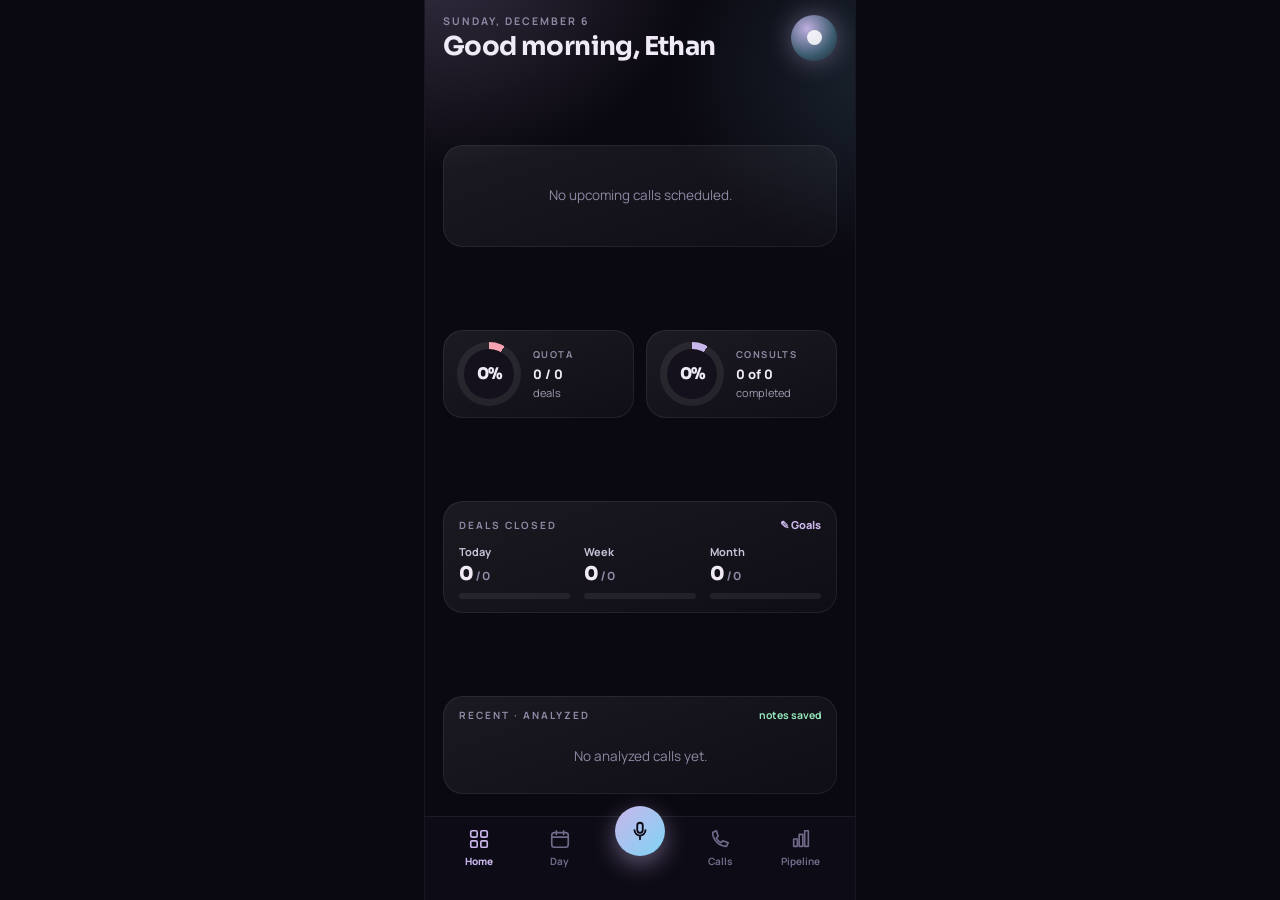
==== mobile.html @ 6589e203 "Mobile v2: new phone app (live call + notes, pipeline, profile w/ transcripts, ask); old app kept at" ====
<!DOCTYPE html>
<html lang="en">
<head>
  <meta charset="UTF-8">
  <meta name="viewport" content="width=device-width, initial-scale=1.0, viewport-fit=cover, user-scalable=no">
  <meta name="description" content="JARVIS — AlterMe sales intelligence. Schedule, live calls, pipeline and prospect DNA.">
  <meta name="apple-mobile-web-app-capable" content="yes">
  <meta name="apple-mobile-web-app-status-bar-style" content="black-translucent">
  <meta name="apple-mobile-web-app-title" content="JARVIS">
  <meta name="theme-color" content="#0a0810">
  <meta property="og:image" content="https://ethanmcconkie.github.io/my-day-glasses/icon-512.png">
  <meta http-equiv="Cache-Control" content="no-cache, no-store, must-revalidate">
  <meta http-equiv="Pragma" content="no-cache">
  <meta http-equiv="Expires" content="0">
  <title>JARVIS</title>
  <link rel="icon" href="icon-96.png" sizes="96x96">
  <link rel="apple-touch-icon" href="apple-touch-icon.png" sizes="180x180">
  <link rel="manifest" href="manifest-mobile.json">
  <link rel="preconnect" href="https://fonts.googleapis.com">
  <link rel="preconnect" href="https://fonts.gstatic.com" crossorigin>
  <link rel="stylesheet" href="https://fonts.googleapis.com/css2?family=Sora:wght@400;600;700;800&family=Manrope:wght@400;500;600;700;800&display=swap">
  <link rel="stylesheet" href="mobile2.css?v=2">
</head>
<body>
  <div id="app"></div>
  <div id="splash" class="splash"><b>JARVIS</b><span>AlterMe Intelligence System</span></div>
  <script src="mobile2.js?v=2"></script>
</body>
</html>
---- mobile2.css ----
/* JARVIS Mobile v2 — phone app. Standalone: does not use styles.css / mobile.css. */
:root{
  --bg:#0a0810; --ink:#efeaf5; --sub:#a29cb0; --muted:#8f89a5; --dim:#726a8a;
  --purple:#c9b6ea; --blue:#7fd4f5; --green:#93e6b8; --amber:#f5c97a; --rose:#f5a3b0; --sky:#7ec8e3;
  --card:rgba(255,255,255,.05); --card-line:rgba(255,255,255,.07);
  --sora:Sora,Manrope,-apple-system,"Segoe UI",sans-serif; --mono:ui-monospace,SFMono-Regular,Consolas,monospace;
  --tab-h:84px;
}
*{box-sizing:border-box;-webkit-tap-highlight-color:transparent}
html,body{margin:0;height:100%;background:var(--bg);color:var(--ink);font-family:Manrope,-apple-system,"Segoe UI",sans-serif;overscroll-behavior:none}
a{color:inherit;text-decoration:none}
button,input,textarea{font-family:inherit}
button{cursor:pointer}
#app{position:fixed;inset:0;display:flex;flex-direction:column;overflow:hidden;
  background:radial-gradient(420px 320px at 0% -4%,rgba(201,182,234,.22),transparent 65%),radial-gradient(360px 300px at 110% 8%,rgba(127,212,245,.14),transparent 65%),var(--bg)}
#app.live-bg{background:radial-gradient(460px 360px at 50% -6%,rgba(147,230,184,.2),transparent 66%),radial-gradient(360px 300px at 110% 60%,rgba(127,212,245,.1),transparent 65%),var(--bg)}
.scroll{flex:1;min-height:0;overflow-y:auto;-webkit-overflow-scrolling:touch;padding:calc(env(safe-area-inset-top) + 14px) 18px 22px;display:flex;flex-direction:column;gap:14px}
.scroll.fit{overflow:hidden;justify-content:space-between;gap:12px}
.fixed{flex:none}
.eyebrow{font-size:10.5px;font-weight:700;letter-spacing:2px;text-transform:uppercase;color:var(--muted)}
.h1{font-family:var(--sora);font-size:27px;font-weight:700;letter-spacing:-.6px;margin-top:4px;line-height:1.15}
.mono{font-family:var(--mono)}
.row{display:flex;align-items:center;gap:12px}
.grow{flex:1;min-width:0}
.ell{white-space:nowrap;overflow:hidden;text-overflow:ellipsis}
.card{border-radius:20px;padding:14px 16px;background:linear-gradient(160deg,rgba(255,255,255,.07),rgba(255,255,255,.02));box-shadow:inset 0 0 0 1px var(--card-line)}
.pill{font-size:10.5px;font-weight:700;padding:3px 9px;border-radius:999px;white-space:nowrap}
.pill.sold,.pill.green{background:rgba(147,230,184,.14);color:var(--green)}
.pill.amber{background:rgba(245,201,122,.14);color:var(--amber)}
.pill.sky{background:rgba(126,200,227,.13);color:var(--sky)}
.pill.purple{background:rgba(201,182,234,.16);color:var(--purple)}
.pill.rose{background:rgba(245,163,176,.16);color:var(--rose)}
.pill.gray{background:rgba(255,255,255,.07);color:var(--sub)}

/* header */
.top{display:flex;align-items:center;gap:12px}
.orbbtn{width:46px;height:46px;flex:none;border:0;border-radius:50%;display:flex;align-items:center;justify-content:center;background:radial-gradient(circle at 35% 30%,rgba(201,182,234,.95),rgba(127,212,245,.35) 62%,rgba(127,212,245,.06));box-shadow:0 0 26px rgba(201,182,234,.4)}
.orbbtn i{width:15px;height:15px;border-radius:50%;background:rgba(255,255,255,.85)}

/* buttons */
.btn{display:flex;align-items:center;justify-content:center;gap:8px;min-height:46px;padding:0 18px;border:0;border-radius:14px;font-size:13px;font-weight:800;color:var(--ink)}
.btn.primary{background:linear-gradient(135deg,var(--purple),var(--blue));color:#0d0a16}
.btn.ghost{background:transparent;box-shadow:inset 0 0 0 1px rgba(201,182,234,.5);color:var(--purple)}
.btn.danger{background:transparent;box-shadow:inset 0 0 0 1px rgba(245,163,176,.55);color:var(--rose)}
.btn.full{width:100%}
.back{display:inline-flex;align-items:center;gap:6px;min-height:44px;padding:0 14px 0 8px;border:0;border-radius:14px;color:var(--purple);font-size:13px;font-weight:700;background:rgba(255,255,255,.06)}

/* next call */
.nextcard{display:block;position:relative;overflow:hidden;border-radius:24px;padding:16px 18px;background:linear-gradient(140deg,#251f3c,#151122 72%);box-shadow:inset 0 0 0 1px rgba(255,255,255,.08),0 18px 44px rgba(0,0,0,.4)}
.nextcard:before{content:"";position:absolute;inset:0;background:radial-gradient(240px 200px at 96% -10%,rgba(127,212,245,.22),transparent 70%);pointer-events:none}
.nextcard>*{position:relative}
.kicker{display:flex;align-items:center;gap:8px;font-size:10.5px;font-weight:800;letter-spacing:1.8px;text-transform:uppercase;color:var(--blue)}
.kicker .dot{width:7px;height:7px;border-radius:50%;background:var(--blue)}
.kicker .cd{margin-left:auto;font-family:var(--mono);font-size:12px;font-weight:700;color:var(--purple);letter-spacing:0;text-transform:none}
.bigtime{font-family:var(--sora);font-size:28px;font-weight:800;letter-spacing:-1px;line-height:1}
.avatar{width:48px;height:48px;flex:none;border-radius:50%;display:flex;align-items:center;justify-content:center;background:linear-gradient(135deg,var(--purple),var(--blue));color:#0d0a16;font-weight:800;font-size:15px;font-family:var(--sora)}

/* rings + deals */
.two{display:grid;grid-template-columns:repeat(2,minmax(0,1fr));gap:12px}
.ringcard{display:flex;align-items:center;gap:12px;border-radius:20px;padding:12px 14px;background:linear-gradient(160deg,rgba(255,255,255,.075),rgba(255,255,255,.025));box-shadow:inset 0 0 0 1px var(--card-line)}
.ring{position:relative;width:64px;height:64px;flex:none;border-radius:50%}
.ring>div{position:absolute;inset:7px;border-radius:50%;background:#14111d;display:flex;align-items:center;justify-content:center;font-family:var(--sora);font-size:16px;font-weight:800;letter-spacing:-.5px}
.lbl9{font-size:9.5px;font-weight:700;letter-spacing:1.4px;text-transform:uppercase;color:var(--muted)}
.deals3{display:grid;grid-template-columns:repeat(3,minmax(0,1fr));gap:14px}
.deals3 .t{font-size:11px;font-weight:700;color:#c9c3d9}
.deals3 .n{font-family:var(--sora);font-size:19px;font-weight:800;margin:3px 0 7px}
.deals3 .n small{font-size:11px;color:var(--muted);font-weight:600}
.bar{height:6px;border-radius:99px;background:rgba(255,255,255,.07)}
.bar>i{display:block;height:6px;border-radius:99px}
.editgoals{margin-left:auto;border:0;background:none;color:var(--purple);font-size:11px;font-weight:800;padding:2px 0}

/* lists */
.listrow{display:flex;align-items:center;gap:11px;padding:9px 0;border-bottom:1px solid rgba(255,255,255,.055)}
.listrow:last-child{border-bottom:0}
.sm-av{width:34px;height:34px;flex:none;border-radius:50%;display:flex;align-items:center;justify-content:center;font-family:var(--sora);font-size:12px;font-weight:700}
.rowbtn{display:flex;align-items:center;gap:12px;width:100%;padding:13px 14px;border:0;border-radius:18px;text-align:left;color:var(--ink);background:var(--card);box-shadow:inset 0 0 0 1px rgba(255,255,255,.06)}
.ringav{width:42px;height:42px;flex:none;border-radius:50%;padding:2px}
.ringav>div{width:100%;height:100%;border-radius:50%;background:#1a1626;display:flex;align-items:center;justify-content:center;font-family:var(--sora);font-size:12.5px;font-weight:700}
.name{font-family:var(--sora);font-size:14.5px;font-weight:600}
.subline{font-size:11.5px;color:var(--muted);margin-top:3px}

/* live card */
.livecard{display:flex;flex-direction:column;gap:12px;border-radius:20px;padding:16px;text-align:left;width:100%;border:0;color:var(--ink);background:linear-gradient(140deg,rgba(147,230,184,.16),rgba(147,230,184,.04));box-shadow:inset 0 0 0 1px rgba(147,230,184,.32)}
.liveav{position:relative;width:46px;height:46px;flex:none}
.liveav>b{width:46px;height:46px;border-radius:50%;display:flex;align-items:center;justify-content:center;font-family:var(--sora);font-size:15px;font-weight:800;color:#231d2b;background:linear-gradient(135deg,#f5a3b0,#cf3f47)}
.liveav>i{position:absolute;inset:-4px;border-radius:50%;border:2px solid var(--green);animation:lp 2s infinite}
@keyframes lp{0%{box-shadow:0 0 0 0 rgba(147,230,184,.5)}70%{box-shadow:0 0 0 9px rgba(147,230,184,0)}100%{box-shadow:0 0 0 0 rgba(147,230,184,0)}}
.onair{display:flex;align-items:center;gap:7px;font-size:10px;font-weight:800;letter-spacing:1.6px;text-transform:uppercase;color:var(--green)}
.onair i{width:7px;height:7px;border-radius:50%;background:var(--green);animation:lp 2s infinite}
.timer{font-family:var(--mono);font-size:21px;font-weight:800;color:var(--green);text-align:right}
.timer small{display:block;font-family:Manrope,sans-serif;font-size:9px;letter-spacing:1px;text-transform:uppercase;color:#8a8498;margin-top:2px;font-weight:600}
.wave{display:flex;align-items:center;justify-content:center;height:26px;gap:2px}
.wave i{display:inline-block;width:3px;height:22px;border-radius:2px;background:var(--green);opacity:.6;animation:wv 1.5s ease-in-out infinite}
@keyframes wv{0%,100%{transform:scaleY(.3)}50%{transform:scaleY(1)}}
.quote{padding:10px 13px;border-radius:14px;background:rgba(0,0,0,.25);font-size:12.5px;line-height:1.45;color:#c9c3d9}
.quote b{display:block;font-size:9.5px;letter-spacing:.8px;text-transform:uppercase;color:var(--amber);margin-bottom:2px}
.quote b.rep{color:var(--sky)}
.openlive{display:flex;align-items:center;justify-content:center;gap:6px;font-size:12.5px;font-weight:800;color:var(--green)}

/* segmented + chips */
.seg{display:flex;padding:4px;border-radius:16px;background:rgba(255,255,255,.05);box-shadow:inset 0 0 0 1px rgba(255,255,255,.06)}
.seg button{flex:1;min-height:44px;border:0;border-radius:12px;font-size:12px;font-weight:800;background:transparent;color:var(--sub)}
.seg button.on{background:linear-gradient(135deg,var(--purple),var(--blue));color:#0d0a16}
.seg.live button.on{background:rgba(147,230,184,.18);color:var(--green)}
.chips{display:flex;gap:8px;overflow-x:auto;flex:none;padding-bottom:2px;-webkit-overflow-scrolling:touch}
.chip{flex:none;min-height:44px;padding:0 16px;border:0;border-radius:999px;font-size:12.5px;font-weight:800;background:rgba(255,255,255,.06);color:var(--sub)}
.chip.on{background:linear-gradient(135deg,var(--purple),var(--blue));color:#0d0a16}

/* timeline */
.timeline{position:relative;display:flex;flex-direction:column}
.timeline:before{content:"";position:absolute;left:66px;top:22px;bottom:22px;width:2px;background:linear-gradient(180deg,rgba(201,182,234,.5),rgba(127,212,245,.12))}
.tl{display:flex;align-items:center;gap:12px;padding:11px 0;position:relative;width:100%;border:0;background:none;color:var(--ink);text-align:left}
.tl .t{width:44px;flex:none;text-align:right;font-family:var(--mono);font-size:11.5px;font-weight:700;color:var(--sub)}
.tl .d{width:13px;height:13px;flex:none;border-radius:50%}
.tl .b{flex:1;min-width:0;padding:12px 14px;border-radius:16px;background:var(--card);box-shadow:inset 0 0 0 1px rgba(255,255,255,.06);display:flex;align-items:center;gap:8px}

/* search */
.search{display:flex;align-items:center;gap:10px;min-height:48px;padding:0 16px;border-radius:16px;background:rgba(255,255,255,.06);box-shadow:inset 0 0 0 1px rgba(255,255,255,.08);flex:none}
.search input{flex:1;min-width:0;height:46px;border:0;outline:0;background:transparent;color:var(--ink);font-size:14px;font-weight:600}
input::placeholder,textarea::placeholder{color:var(--dim)}

/* profile */
.phead{border-radius:26px;padding:20px;background:linear-gradient(140deg,#251f3c,#151122 75%);box-shadow:inset 0 0 0 1px rgba(255,255,255,.08),0 18px 44px rgba(0,0,0,.4);display:flex;flex-direction:column;gap:16px;flex:none}
.pav{width:64px;height:64px;flex:none;border-radius:50%;display:flex;align-items:center;justify-content:center;font-family:var(--sora);font-size:21px;font-weight:800;color:#231d2b;background:linear-gradient(135deg,#f5a3b0,#cf3f47)}
.facts{display:grid;grid-template-columns:repeat(2,minmax(0,1fr));gap:10px}
.fact{padding:12px 14px;border-radius:16px;background:var(--card);box-shadow:inset 0 0 0 1px rgba(255,255,255,.06)}
.fact .k{font-size:9.5px;font-weight:700;letter-spacing:1px;text-transform:uppercase;color:var(--muted)}
.fact .v{font-family:var(--sora);font-size:18px;font-weight:800;margin-top:5px}
.fact .v small{font-size:12px;color:var(--sub);font-weight:600}
.sect{font-size:10.5px;font-weight:700;letter-spacing:2px;text-transform:uppercase;color:var(--muted);margin-top:4px}
.act{position:relative;display:flex;flex-direction:column;gap:14px}
.act:before{content:"";position:absolute;left:14px;top:8px;bottom:8px;width:2px;background:#2b2740}
.act .i{display:flex;gap:12px;position:relative}
.act .c{width:30px;height:30px;flex:none;border-radius:50%;background:#1b1727;border:2px solid var(--green);color:var(--green);display:flex;align-items:center;justify-content:center;font-size:12px;font-weight:800}
.act .i.future .c{border-color:var(--sky);color:var(--sky)}
.act .i.future .n{color:var(--sky)}
.act .n{font-size:13px;font-weight:700}
.act .m{font-size:11px;color:#8a8498;margin-top:2px}
.dnarow{padding:11px 13px 12px;border-radius:14px;background:var(--card);box-shadow:inset 0 0 0 1px rgba(255,255,255,.06);display:flex;flex-direction:column;gap:8px}
.dnarow .h{display:flex;align-items:center;gap:8px;font-size:13px;font-weight:800}
.dnarow .h i{width:4px;height:16px;border-radius:2px}
.dnaseg{display:flex;border-radius:8px;overflow:hidden;background:rgba(255,255,255,.07)}
.dnaseg span{flex:1;text-align:center;font-size:11.5px;padding:7px 4px;white-space:nowrap;color:#8a8498}
.dnaseg span.on{color:#fff;font-weight:700}
.legend{display:flex;gap:14px;font-size:10.5px;color:var(--sub)}
.legend i{display:inline-block;width:9px;height:9px;border-radius:3px;margin-right:5px}
.tone-g{--tone:#33912e}.tone-o{--tone:#e88909}.tone-r{--tone:#d64545}
.notebox{padding:16px;border-radius:18px;background:var(--card);box-shadow:inset 0 0 0 1px rgba(255,255,255,.06)}
.notebox .src{font-size:10px;font-weight:800;letter-spacing:1.4px;text-transform:uppercase;color:var(--sky);margin-bottom:8px}
.notebox .src.j{color:var(--purple)}
.notebox p{margin:0;font-size:13px;line-height:1.6;color:var(--sub)}
.md h4{margin:12px 0 3px;font-size:10px;font-weight:800;letter-spacing:.6px;text-transform:uppercase;color:var(--purple)}
.md h4:first-child{margin-top:0}
.md ul{margin:0;padding:0;list-style:none;display:flex;flex-direction:column;gap:7px}
.md li{display:flex;gap:9px;font-size:13px;line-height:1.5;color:#c9c3d9}
.md li:before{content:"\25CF";color:var(--green);font-size:8px;line-height:20px}
.md.brief li,.md.brief p{color:var(--sub)}
.md p{margin:0 0 8px;font-size:13px;line-height:1.55}
.tx{display:flex;flex-direction:column;gap:10px;font-size:13.5px;line-height:1.5}
.bub{max-width:88%;padding:11px 14px;color:#c9c3d9}
.bub b{display:block;font-size:10px;font-weight:800;letter-spacing:.8px;text-transform:uppercase;margin-bottom:2px}
.bub.rep{align-self:flex-start;border-radius:18px 18px 18px 5px;background:rgba(255,255,255,.07)}
.bub.rep b{color:var(--sky)}
.bub.cx{align-self:flex-end;border-radius:18px 18px 5px 18px;background:rgba(245,201,122,.14);color:var(--ink)}
.bub.cx b{color:var(--amber)}
.bub.cur{box-shadow:inset 0 0 0 1px rgba(255,255,255,.18)}
.txraw{padding:16px;border-radius:18px;background:var(--card);box-shadow:inset 0 0 0 1px rgba(255,255,255,.06);font-size:13px;line-height:1.6;color:var(--sub);display:flex;flex-direction:column;gap:9px}
.txraw b.r{color:var(--sky)} .txraw b.c{color:var(--amber)}
.livemark{align-self:center;display:flex;align-items:center;gap:8px;font-size:11px;font-weight:700;color:var(--green);padding:6px 12px;border-radius:999px;background:rgba(147,230,184,.1)}
.livemark i{width:6px;height:6px;border-radius:50%;background:var(--green)}
.empty{padding:34px 20px;text-align:center;font-size:13.5px;color:var(--muted);line-height:1.6}
.note{font-size:11px;color:var(--muted);text-align:center}

/* tab bar */
.tabbar{flex:none;height:calc(var(--tab-h) - 26px + max(env(safe-area-inset-bottom),26px));padding:8px 14px max(env(safe-area-inset-bottom),26px);display:grid;grid-template-columns:repeat(5,minmax(0,1fr));align-items:center;background:rgba(14,11,22,.92);box-shadow:inset 0 1px 0 rgba(255,255,255,.07)}
.tabbar button{display:flex;flex-direction:column;align-items:center;gap:4px;border:0;background:none;color:var(--dim);font-size:10px;font-weight:700;min-height:44px}
.tabbar button.on{color:var(--purple);font-weight:800}
.tabbar svg{width:22px;height:22px;fill:none;stroke:currentColor;stroke-width:1.8;stroke-linecap:round;stroke-linejoin:round}
.tabbar .mic{margin-top:-22px;width:50px;height:50px;border-radius:50%;display:flex;align-items:center;justify-content:center;background:linear-gradient(135deg,var(--purple),var(--blue));box-shadow:0 8px 24px rgba(201,182,234,.45);color:#0d0a16}
.tabbar .mic.on{box-shadow:0 8px 24px rgba(201,182,234,.45),0 0 0 3px rgba(201,182,234,.25)}
.tabbar .mic svg{stroke:#0d0a16;stroke-width:2}
.livephone{display:flex;color:var(--green);animation:lph 2.6s ease-in-out infinite}
@keyframes lph{0%,100%{opacity:.6;filter:drop-shadow(0 0 0 rgba(147,230,184,0))}50%{opacity:1;filter:drop-shadow(0 0 7px rgba(147,230,184,.85))}}

/* ask */
.askstage{display:flex;flex-direction:column;align-items:center;gap:16px}
.orb{position:relative;width:190px;height:190px;margin-top:8px;flex:none}
.orb .core{position:absolute;inset:0;border-radius:50%;background:radial-gradient(circle at 38% 32%,rgba(230,218,250,.95),rgba(201,182,234,.55) 34%,rgba(127,212,245,.28) 62%,transparent 76%);box-shadow:0 0 90px rgba(201,182,234,.42);animation:breathe 4s ease-in-out infinite}
.orb .rim{position:absolute;inset:26px;border-radius:50%;border:1px solid rgba(255,255,255,.14)}
.orb .ripple{position:absolute;inset:0;border-radius:50%;border:1.5px solid rgba(201,182,234,.55);animation:ripple 3s ease-out infinite}
.orb.busy .core{animation-duration:1.6s}
@keyframes breathe{0%,100%{transform:scale(1)}50%{transform:scale(1.045)}}
@keyframes ripple{0%{transform:scale(.9);opacity:.55}100%{transform:scale(1.5);opacity:0}}
.heard{font-family:var(--sora);font-size:19px;font-weight:600;letter-spacing:-.3px;line-height:1.3;text-align:center;max-width:330px}
.reply{width:100%;padding:16px;border-radius:18px;background:var(--card);box-shadow:inset 0 0 0 1px rgba(255,255,255,.06)}
.micbig{width:76px;height:76px;border:0;border-radius:50%;display:flex;align-items:center;justify-content:center;background:linear-gradient(135deg,var(--purple),var(--blue));box-shadow:0 10px 32px rgba(201,182,234,.5)}
.micbig.rec{background:linear-gradient(135deg,var(--rose),#cf3f47);animation:lp 1.6s infinite}
.micbig svg{width:30px;height:30px;fill:none;stroke:#0d0a16;stroke-width:2;stroke-linecap:round}
.textin{display:flex;align-items:center;gap:10px;width:100%;min-height:48px;padding:0 6px 0 16px;border-radius:16px;background:rgba(255,255,255,.06);box-shadow:inset 0 0 0 1px rgba(255,255,255,.08)}
.textin input{flex:1;min-width:0;height:46px;border:0;outline:0;background:transparent;color:var(--ink);font-size:14px;font-weight:600}
.textin button{width:44px;height:44px;border:0;background:none;color:var(--purple);display:flex;align-items:center;justify-content:center}

/* sheets + toast */
.sheetbg{position:fixed;inset:0;z-index:50;background:rgba(5,4,10,.66);display:flex;align-items:flex-end;justify-content:center}
.sheet{width:100%;max-width:520px;padding:20px 18px calc(env(safe-area-inset-bottom) + 20px);border-radius:26px 26px 0 0;background:#171325;box-shadow:inset 0 1px 0 rgba(255,255,255,.1);display:flex;flex-direction:column;gap:10px}
.sheet h3{margin:0;font-family:var(--sora);font-size:18px}
.sheet p{margin:0;font-size:13px;line-height:1.5;color:var(--sub)}
.sheet .pv{padding:12px 14px;border-radius:14px;background:rgba(255,255,255,.06);font-size:13.5px;line-height:1.5}
.sheet .pv b{display:block;font-size:10px;letter-spacing:1px;text-transform:uppercase;color:var(--muted);margin-bottom:4px}
.sheet input{height:48px;border-radius:14px;border:0;background:rgba(255,255,255,.07);color:var(--ink);padding:0 14px;font-size:16px;font-weight:700;width:100%}
.sheet label{font-size:11px;font-weight:700;letter-spacing:1px;text-transform:uppercase;color:var(--muted)}
.toast{position:fixed;left:50%;bottom:calc(var(--tab-h) + 14px);transform:translateX(-50%);z-index:60;max-width:88%;padding:11px 18px;border-radius:14px;background:#241e38;color:var(--ink);font-size:13px;font-weight:700;box-shadow:0 10px 30px rgba(0,0,0,.5)}
.toast.err{background:#3a1f2b;color:var(--rose)}
.toast.ok{background:#173026;color:var(--green)}
.splash{position:fixed;inset:0;z-index:70;display:flex;flex-direction:column;align-items:center;justify-content:center;gap:10px;background:var(--bg);transition:opacity .4s}
.splash.gone{opacity:0;pointer-events:none}
.splash b{font-family:var(--sora);font-size:22px;letter-spacing:6px}
.splash span{font-size:11px;letter-spacing:2px;text-transform:uppercase;color:var(--muted)}
.loading{padding:40px 0;text-align:center;color:var(--muted);font-size:13px}
.hidden{display:none!important}
@media (prefers-reduced-motion:reduce){.wave i,.livephone,.orb .core,.orb .ripple,.liveav>i,.onair i,.micbig.rec{animation:none}}

/* desktop preview: keep the phone layout centered */
@media (min-width:600px){#app{left:50%;right:auto;width:430px;margin-left:-215px;box-shadow:0 0 0 1px rgba(255,255,255,.06)}}
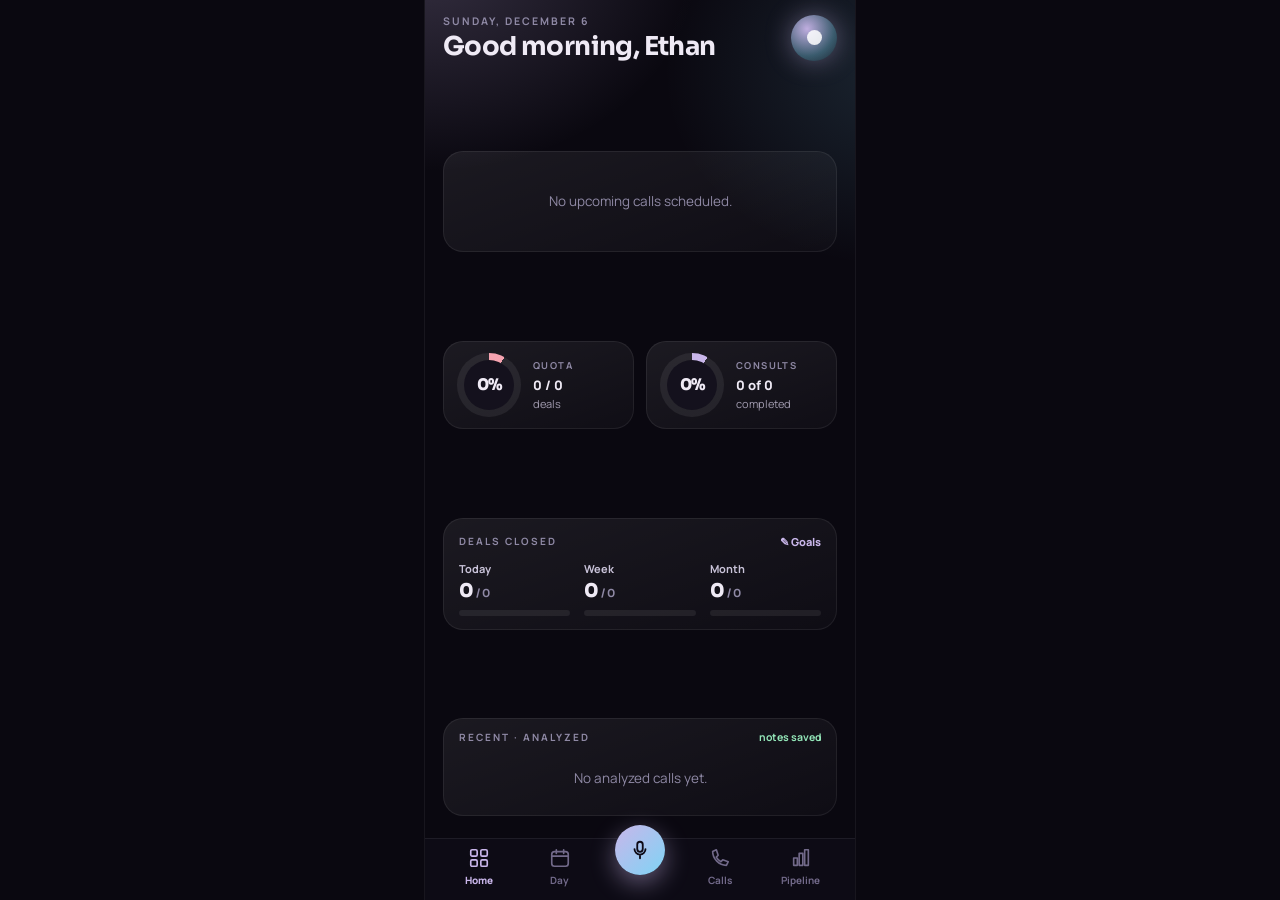
==== commit 427e740d: "Mobile v2: trim tab bar bottom padding Co-Authored-By: Claude Sonnet 5 <noreply@anthropic.com> Claud" ====
--- a/mobile.html
+++ b/mobile.html
@@ -19,11 +19,11 @@
   <link rel="preconnect" href="https://fonts.googleapis.com">
   <link rel="preconnect" href="https://fonts.gstatic.com" crossorigin>
   <link rel="stylesheet" href="https://fonts.googleapis.com/css2?family=Sora:wght@400;600;700;800&family=Manrope:wght@400;500;600;700;800&display=swap">
-  <link rel="stylesheet" href="mobile2.css?v=2">
+  <link rel="stylesheet" href="mobile2.css?v=4">
 </head>
 <body>
   <div id="app"></div>
   <div id="splash" class="splash"><b>JARVIS</b><span>AlterMe Intelligence System</span></div>
-  <script src="mobile2.js?v=2"></script>
+  <script src="mobile2.js?v=3"></script>
 </body>
 </html>
--- a/mobile2.css
+++ b/mobile2.css
@@ -4,7 +4,7 @@
   --purple:#c9b6ea; --blue:#7fd4f5; --green:#93e6b8; --amber:#f5c97a; --rose:#f5a3b0; --sky:#7ec8e3;
   --card:rgba(255,255,255,.05); --card-line:rgba(255,255,255,.07);
   --sora:Sora,Manrope,-apple-system,"Segoe UI",sans-serif; --mono:ui-monospace,SFMono-Regular,Consolas,monospace;
-  --tab-h:84px;
+  --tab-h:66px;
 }
 *{box-sizing:border-box;-webkit-tap-highlight-color:transparent}
 html,body{margin:0;height:100%;background:var(--bg);color:var(--ink);font-family:Manrope,-apple-system,"Segoe UI",sans-serif;overscroll-behavior:none}
@@ -172,7 +172,7 @@
 .note{font-size:11px;color:var(--muted);text-align:center}
 
 /* tab bar */
-.tabbar{flex:none;height:calc(var(--tab-h) - 26px + max(env(safe-area-inset-bottom),26px));padding:8px 14px max(env(safe-area-inset-bottom),26px);display:grid;grid-template-columns:repeat(5,minmax(0,1fr));align-items:center;background:rgba(14,11,22,.92);box-shadow:inset 0 1px 0 rgba(255,255,255,.07)}
+.tabbar{flex:none;height:auto;padding:8px 14px max(calc(env(safe-area-inset-bottom) - 18px),10px);display:grid;grid-template-columns:repeat(5,minmax(0,1fr));align-items:center;background:rgba(14,11,22,.92);box-shadow:inset 0 1px 0 rgba(255,255,255,.07)}
 .tabbar button{display:flex;flex-direction:column;align-items:center;gap:4px;border:0;background:none;color:var(--dim);font-size:10px;font-weight:700;min-height:44px}
 .tabbar button.on{color:var(--purple);font-weight:800}
 .tabbar svg{width:22px;height:22px;fill:none;stroke:currentColor;stroke-width:1.8;stroke-linecap:round;stroke-linejoin:round}
@@ -222,3 +222,5 @@
 
 /* desktop preview: keep the phone layout centered */
 @media (min-width:600px){#app{left:50%;right:auto;width:430px;margin-left:-215px;box-shadow:0 0 0 1px rgba(255,255,255,.06)}}
+
+.offline{position:fixed;left:50%;bottom:calc(var(--tab-h) + 8px);transform:translateX(-50%);z-index:40;padding:6px 14px;border-radius:999px;background:#2b2413;color:var(--amber);font-size:11px;font-weight:700;white-space:nowrap;box-shadow:0 6px 20px rgba(0,0,0,.4)}
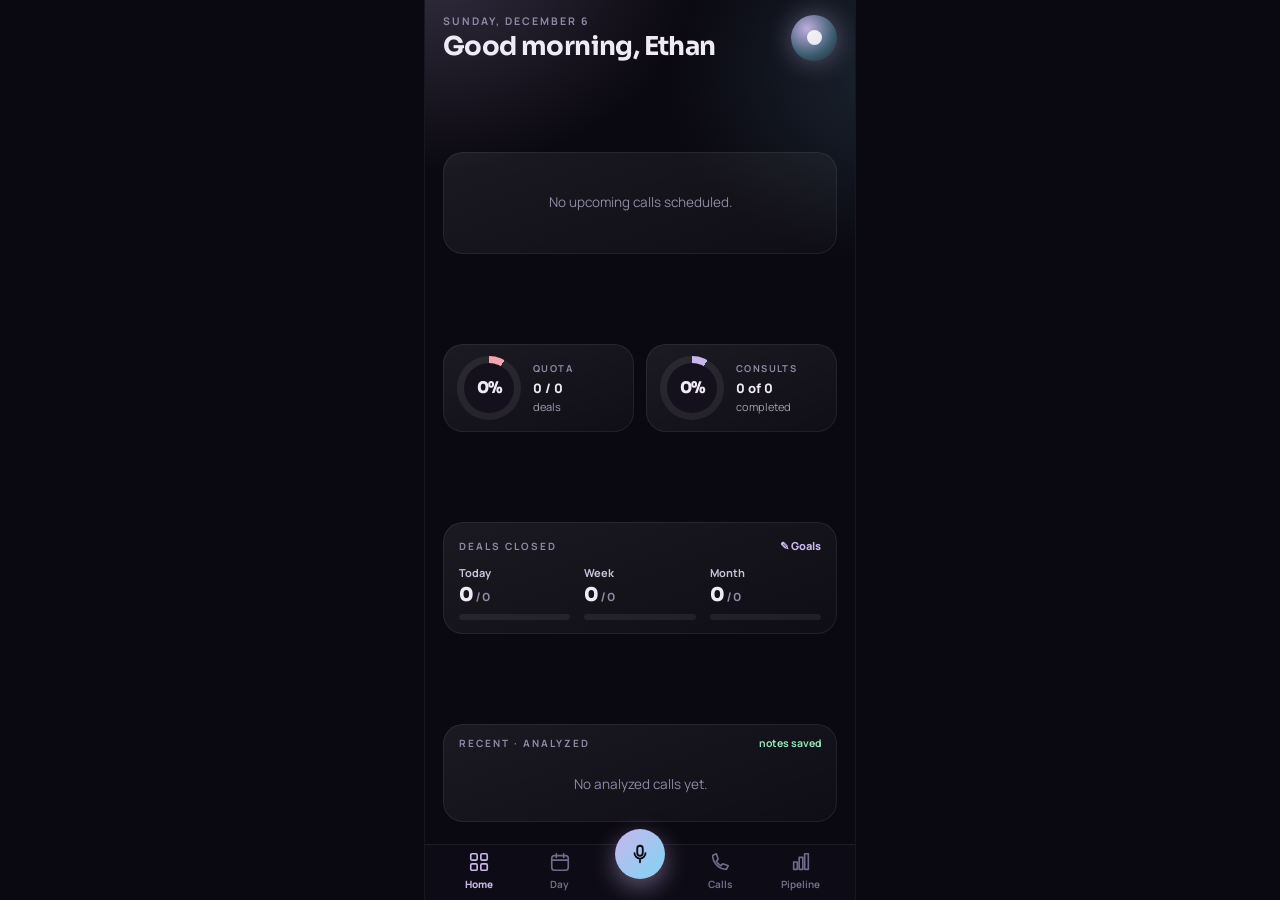
==== commit e53ade6b: "Mobile v2: tighter tab bar bottom padding Co-Authored-By: Claude Sonnet 5 <noreply@anthropic.com> Cl" ====
--- a/mobile.html
+++ b/mobile.html
@@ -19,7 +19,7 @@
   <link rel="preconnect" href="https://fonts.googleapis.com">
   <link rel="preconnect" href="https://fonts.gstatic.com" crossorigin>
   <link rel="stylesheet" href="https://fonts.googleapis.com/css2?family=Sora:wght@400;600;700;800&family=Manrope:wght@400;500;600;700;800&display=swap">
-  <link rel="stylesheet" href="mobile2.css?v=4">
+  <link rel="stylesheet" href="mobile2.css?v=5">
 </head>
 <body>
   <div id="app"></div>
--- a/mobile2.css
+++ b/mobile2.css
@@ -4,7 +4,7 @@
   --purple:#c9b6ea; --blue:#7fd4f5; --green:#93e6b8; --amber:#f5c97a; --rose:#f5a3b0; --sky:#7ec8e3;
   --card:rgba(255,255,255,.05); --card-line:rgba(255,255,255,.07);
   --sora:Sora,Manrope,-apple-system,"Segoe UI",sans-serif; --mono:ui-monospace,SFMono-Regular,Consolas,monospace;
-  --tab-h:66px;
+  --tab-h:60px;
 }
 *{box-sizing:border-box;-webkit-tap-highlight-color:transparent}
 html,body{margin:0;height:100%;background:var(--bg);color:var(--ink);font-family:Manrope,-apple-system,"Segoe UI",sans-serif;overscroll-behavior:none}
@@ -172,7 +172,7 @@
 .note{font-size:11px;color:var(--muted);text-align:center}
 
 /* tab bar */
-.tabbar{flex:none;height:auto;padding:8px 14px max(calc(env(safe-area-inset-bottom) - 18px),10px);display:grid;grid-template-columns:repeat(5,minmax(0,1fr));align-items:center;background:rgba(14,11,22,.92);box-shadow:inset 0 1px 0 rgba(255,255,255,.07)}
+.tabbar{flex:none;height:auto;padding:6px 14px max(calc(env(safe-area-inset-bottom) - 28px),6px);display:grid;grid-template-columns:repeat(5,minmax(0,1fr));align-items:center;background:rgba(14,11,22,.92);box-shadow:inset 0 1px 0 rgba(255,255,255,.07)}
 .tabbar button{display:flex;flex-direction:column;align-items:center;gap:4px;border:0;background:none;color:var(--dim);font-size:10px;font-weight:700;min-height:44px}
 .tabbar button.on{color:var(--purple);font-weight:800}
 .tabbar svg{width:22px;height:22px;fill:none;stroke:currentColor;stroke-width:1.8;stroke-linecap:round;stroke-linejoin:round}
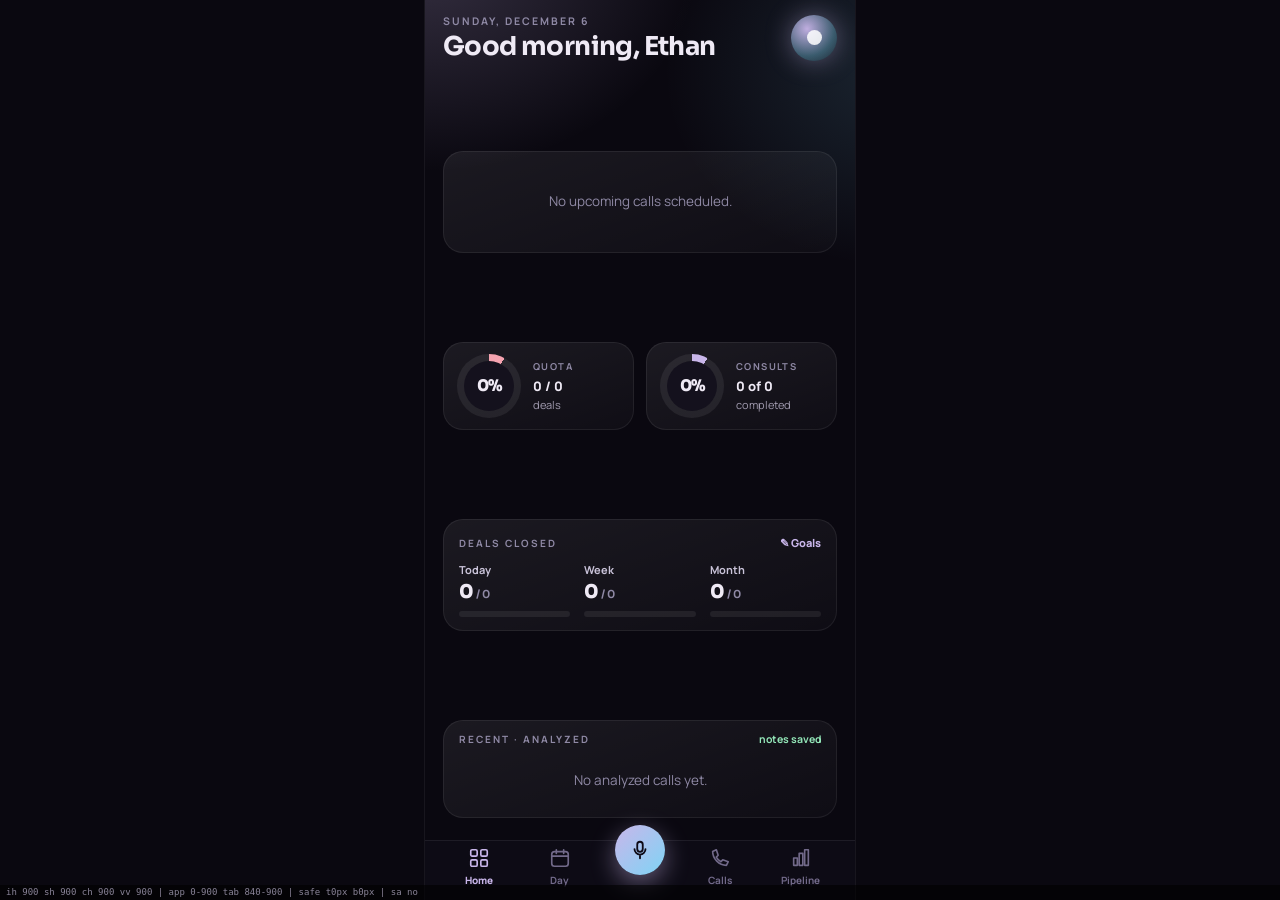
==== commit bbe72552: "Mobile v2: size app to full screen height in standalone; temp viewport diagnostic Co-Authored-By: Cl" ====
--- a/mobile.html
+++ b/mobile.html
@@ -19,11 +19,11 @@
   <link rel="preconnect" href="https://fonts.googleapis.com">
   <link rel="preconnect" href="https://fonts.gstatic.com" crossorigin>
   <link rel="stylesheet" href="https://fonts.googleapis.com/css2?family=Sora:wght@400;600;700;800&family=Manrope:wght@400;500;600;700;800&display=swap">
-  <link rel="stylesheet" href="mobile2.css?v=5">
+  <link rel="stylesheet" href="mobile2.css?v=6">
 </head>
 <body>
   <div id="app"></div>
   <div id="splash" class="splash"><b>JARVIS</b><span>AlterMe Intelligence System</span></div>
-  <script src="mobile2.js?v=3"></script>
+  <script src="mobile2.js?v=4"></script>
 </body>
 </html>
--- a/mobile2.css
+++ b/mobile2.css
@@ -11,7 +11,7 @@
 a{color:inherit;text-decoration:none}
 button,input,textarea{font-family:inherit}
 button{cursor:pointer}
-#app{position:fixed;inset:0;display:flex;flex-direction:column;overflow:hidden;
+#app{position:fixed;top:0;left:0;right:0;bottom:0;height:100vh;height:100lvh;display:flex;flex-direction:column;overflow:hidden;
   background:radial-gradient(420px 320px at 0% -4%,rgba(201,182,234,.22),transparent 65%),radial-gradient(360px 300px at 110% 8%,rgba(127,212,245,.14),transparent 65%),var(--bg)}
 #app.live-bg{background:radial-gradient(460px 360px at 50% -6%,rgba(147,230,184,.2),transparent 66%),radial-gradient(360px 300px at 110% 60%,rgba(127,212,245,.1),transparent 65%),var(--bg)}
 .scroll{flex:1;min-height:0;overflow-y:auto;-webkit-overflow-scrolling:touch;padding:calc(env(safe-area-inset-top) + 14px) 18px 22px;display:flex;flex-direction:column;gap:14px}
@@ -172,7 +172,7 @@
 .note{font-size:11px;color:var(--muted);text-align:center}
 
 /* tab bar */
-.tabbar{flex:none;height:auto;padding:6px 14px max(calc(env(safe-area-inset-bottom) - 28px),6px);display:grid;grid-template-columns:repeat(5,minmax(0,1fr));align-items:center;background:rgba(14,11,22,.92);box-shadow:inset 0 1px 0 rgba(255,255,255,.07)}
+.tabbar{flex:none;height:auto;padding:6px 14px max(calc(env(safe-area-inset-bottom) - 14px),10px);display:grid;grid-template-columns:repeat(5,minmax(0,1fr));align-items:center;background:rgba(14,11,22,.92);box-shadow:inset 0 1px 0 rgba(255,255,255,.07)}
 .tabbar button{display:flex;flex-direction:column;align-items:center;gap:4px;border:0;background:none;color:var(--dim);font-size:10px;font-weight:700;min-height:44px}
 .tabbar button.on{color:var(--purple);font-weight:800}
 .tabbar svg{width:22px;height:22px;fill:none;stroke:currentColor;stroke-width:1.8;stroke-linecap:round;stroke-linejoin:round}
@@ -224,3 +224,6 @@
 @media (min-width:600px){#app{left:50%;right:auto;width:430px;margin-left:-215px;box-shadow:0 0 0 1px rgba(255,255,255,.06)}}
 
 .offline{position:fixed;left:50%;bottom:calc(var(--tab-h) + 8px);transform:translateX(-50%);z-index:40;padding:6px 14px;border-radius:999px;background:#2b2413;color:var(--amber);font-size:11px;font-weight:700;white-space:nowrap;box-shadow:0 6px 20px rgba(0,0,0,.4)}
+
+#dbg{position:fixed;left:0;right:0;bottom:0;z-index:99;padding:2px 6px;font:9px/1.2 ui-monospace,monospace;color:#8a8498;background:rgba(0,0,0,.6);pointer-events:none;white-space:pre-wrap}
+.probe{position:fixed;left:-9px;top:0;width:1px;height:1px;visibility:hidden;padding-bottom:env(safe-area-inset-bottom);padding-top:env(safe-area-inset-top)}
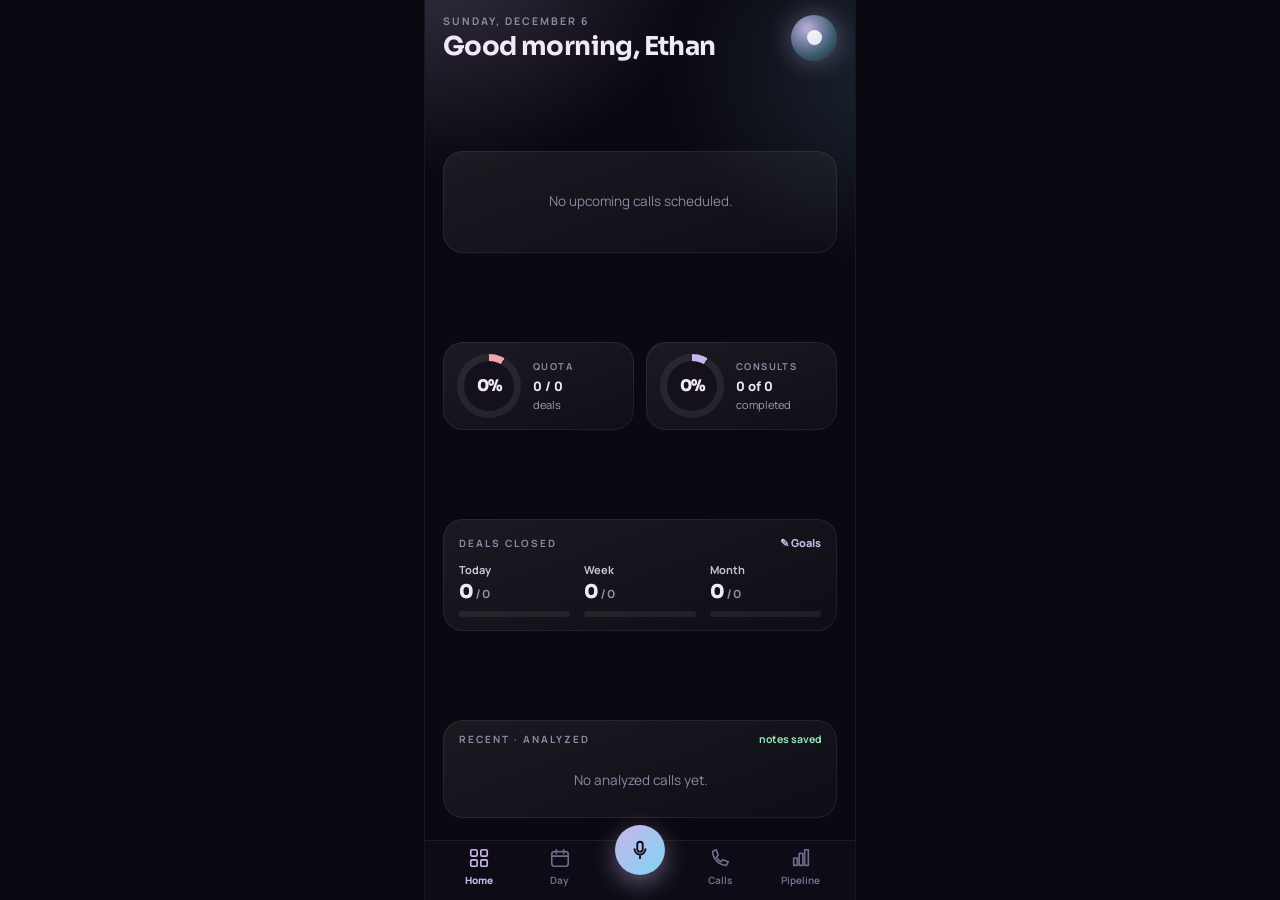
==== commit c0d484d3: "Fix mobile tab bar not responding to taps The over-constrained #app box (top/bottom:0 plus explicit " ====
--- a/mobile.html
+++ b/mobile.html
@@ -19,11 +19,11 @@
   <link rel="preconnect" href="https://fonts.googleapis.com">
   <link rel="preconnect" href="https://fonts.gstatic.com" crossorigin>
   <link rel="stylesheet" href="https://fonts.googleapis.com/css2?family=Sora:wght@400;600;700;800&family=Manrope:wght@400;500;600;700;800&display=swap">
-  <link rel="stylesheet" href="mobile2.css?v=6">
+  <link rel="stylesheet" href="mobile2.css?v=8">
 </head>
 <body>
   <div id="app"></div>
   <div id="splash" class="splash"><b>JARVIS</b><span>AlterMe Intelligence System</span></div>
-  <script src="mobile2.js?v=4"></script>
+  <script src="mobile2.js?v=5"></script>
 </body>
 </html>
--- a/mobile2.css
+++ b/mobile2.css
@@ -11,7 +11,7 @@
 a{color:inherit;text-decoration:none}
 button,input,textarea{font-family:inherit}
 button{cursor:pointer}
-#app{position:fixed;top:0;left:0;right:0;bottom:0;height:100vh;height:100lvh;display:flex;flex-direction:column;overflow:hidden;
+#app{position:fixed;top:0;left:0;right:0;bottom:0;display:flex;flex-direction:column;overflow:hidden;
   background:radial-gradient(420px 320px at 0% -4%,rgba(201,182,234,.22),transparent 65%),radial-gradient(360px 300px at 110% 8%,rgba(127,212,245,.14),transparent 65%),var(--bg)}
 #app.live-bg{background:radial-gradient(460px 360px at 50% -6%,rgba(147,230,184,.2),transparent 66%),radial-gradient(360px 300px at 110% 60%,rgba(127,212,245,.1),transparent 65%),var(--bg)}
 .scroll{flex:1;min-height:0;overflow-y:auto;-webkit-overflow-scrolling:touch;padding:calc(env(safe-area-inset-top) + 14px) 18px 22px;display:flex;flex-direction:column;gap:14px}
@@ -172,7 +172,7 @@
 .note{font-size:11px;color:var(--muted);text-align:center}
 
 /* tab bar */
-.tabbar{flex:none;height:auto;padding:6px 14px max(calc(env(safe-area-inset-bottom) - 14px),10px);display:grid;grid-template-columns:repeat(5,minmax(0,1fr));align-items:center;background:rgba(14,11,22,.92);box-shadow:inset 0 1px 0 rgba(255,255,255,.07)}
+.tabbar{position:relative;z-index:10;flex:none;height:auto;padding:6px 14px max(calc(env(safe-area-inset-bottom) - 14px),10px);display:grid;grid-template-columns:repeat(5,minmax(0,1fr));align-items:center;background:rgba(14,11,22,.92);box-shadow:inset 0 1px 0 rgba(255,255,255,.07)}
 .tabbar button{display:flex;flex-direction:column;align-items:center;gap:4px;border:0;background:none;color:var(--dim);font-size:10px;font-weight:700;min-height:44px}
 .tabbar button.on{color:var(--purple);font-weight:800}
 .tabbar svg{width:22px;height:22px;fill:none;stroke:currentColor;stroke-width:1.8;stroke-linecap:round;stroke-linejoin:round}
@@ -225,5 +225,3 @@
 
 .offline{position:fixed;left:50%;bottom:calc(var(--tab-h) + 8px);transform:translateX(-50%);z-index:40;padding:6px 14px;border-radius:999px;background:#2b2413;color:var(--amber);font-size:11px;font-weight:700;white-space:nowrap;box-shadow:0 6px 20px rgba(0,0,0,.4)}
 
-#dbg{position:fixed;left:0;right:0;bottom:0;z-index:99;padding:2px 6px;font:9px/1.2 ui-monospace,monospace;color:#8a8498;background:rgba(0,0,0,.6);pointer-events:none;white-space:pre-wrap}
-.probe{position:fixed;left:-9px;top:0;width:1px;height:1px;visibility:hidden;padding-bottom:env(safe-area-inset-bottom);padding-top:env(safe-area-inset-top)}
